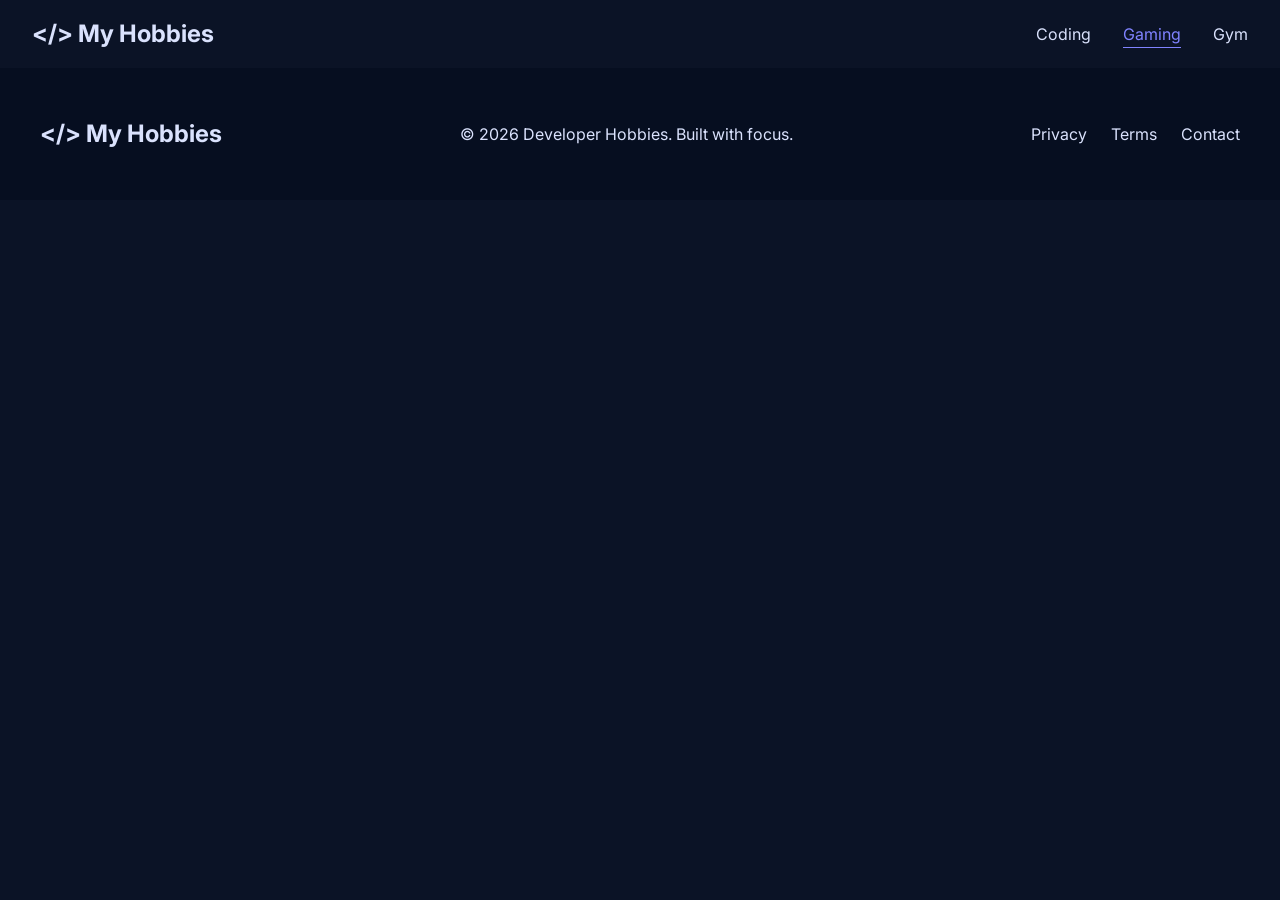
==== gaming.html @ 4fb7e97d "feat: gaming and gym pages" ====
<!doctype html>
<html lang="en">
  <head>
    <meta charset="UTF-8" />
    <meta name="viewport" content="width=device-width, initial-scale=1.0" />
    <link rel="stylesheet" href="style.css" />
    <link rel="preconnect" href="https://fonts.googleapis.com" />
    <link rel="preconnect" href="https://fonts.gstatic.com" crossorigin />
    <link
      href="https://fonts.googleapis.com/css2?family=Inter:ital,opsz,wght@0,14..32,100..900;1,14..32,100..900&family=JetBrains+Mono:ital,wght@0,100..800;1,100..800&display=swap"
      rel="stylesheet"
    />
    <title>My Hobbies  | Coding</title>
  </head>
  <body>
    <header>
      <h2>&lt;/&gt; My Hobbies</h2>
      <nav><a href="index.html">Coding</a><a href="gaming.html" class="active">Gaming</a><a href="gym.html">Gym</a></nav>
    </header>
    <footer>
      <h2>&lt;/&gt; My Hobbies</h2>
      <p>&copy; 2026 Developer Hobbies. Built with focus.</p>
      <ul>
        <li>Privacy</li>
        <li>Terms</li>
        <li>Contact</li>
      </ul>
    </footer>
  </body>
</html>
---- style.css ----
:root {

  /* ========================
     BACKGROUND & SURFACE
     ======================== */
  --color-bg:                 #0b1326;
  --color-surface-lowest:     #060e20;
  --color-surface-low:        #131b2e;
  --color-surface:            #171f33;
  --color-surface-high:       #222a3d;
  --color-surface-highest:    #2d3449;
  --color-surface-bright:     #31394d;

  /* ========================
     TEXT
     ======================== */
  --color-text:               #dae2fd;   /* primary / heading */
  --color-text-muted:         #c7c4d7;   /* body */
  --color-text-subtle:        #908fa0;   /* caption / placeholder */
  --color-text-inverse:       #283044;

  /* ========================
     PRIMARY — Indigo
     ======================== */
  --color-primary-light:      #e1e0ff;
  --color-primary-soft:       #c0c1ff;
  --color-primary:            #8083ff;
  --color-primary-dark:       #494bd6;
  --color-primary-deep:       #2f2ebe;
  --color-primary-on:         #1000a9;
  --color-primary-deepest:    #0d0096;
  --color-primary-base:       #07006c;

  /* ========================
     SECONDARY — Cyan
     ======================== */
  --color-secondary-light:    #c4e7ff;
  --color-secondary:          #7bd0ff;
  --color-secondary-dark:     #00a6e0;
  --color-secondary-on:       #004c69;
  --color-secondary-deep:     #00354a;
  --color-secondary-deepest:  #001e2c;

  /* ========================
     TERTIARY — Orange
     ======================== */
  --color-tertiary-light:     #ffdcc5;
  --color-tertiary:           #ffb783;
  --color-tertiary-dark:      #d97721;
  --color-tertiary-on:        #703700;
  --color-tertiary-deep:      #4f2500;
  --color-tertiary-deepest:   #301400;

  /* ========================
     ERROR — Red
     ======================== */
  --color-error-light:        #ffdad6;
  --color-error:              #ffb4ab;
  --color-error-dark:         #93000a;
  --color-error-on:           #690005;

  /* ========================
     BORDER & OUTLINE
     ======================== */
  --color-outline:            #908fa0;
  --color-outline-variant:    #464554;
  --color-border:             rgba(255, 255, 255, 0.08);
  --color-border-hover:       rgba(128, 131, 255, 0.30);

  /* ========================
     UTILITY / OVERLAY
     ======================== */
  --color-overlay:            rgba(0, 0, 0, 0.40);
  --color-mark-bg:            rgba(128, 131, 255, 0.20);
  --color-mark-border:        #8083ff;
  --color-glow-primary:       rgba(128, 131, 255, 0.20);
  --color-glow-secondary:     rgba(123, 208, 255, 0.20);

}

*, *::before, *::after {
  box-sizing: border-box;
  margin: 0;
  padding: 0;
}

html{
   font-size: 16px;
   scroll-behavior: smooth;
}

body{
    background-color: var(--color-bg);
    font-family:  'Inter', system-ui, -apple-system, sans-serif;
    font-weight: 400;
    font-style: normal;
    line-height: 1.5;
    color: var(--color-text);
}

/* Navbar */
header{
   position: sticky;
   display:flex;
   justify-content: space-between;
   align-items: center;
   padding: 1rem 2rem;
}

nav{
   display: flex;
   gap: 2rem;
}

nav a{
   padding: 0.1rem 0;
   text-decoration: none;
   color: var(--color-text);
   transition: color 0.3s ease;
}

nav a:hover{
   color: var(--color-primary);
}

nav a.active {
   color: var(--color-primary);
   border-bottom: 0.1rem solid var(--color-primary);
}

/* Footer */
footer{
   padding: 3rem 2.5rem;
   display: flex;
   justify-content: space-between;
   align-items: center;
   background-color: var(--color-surface-lowest);
}

ul{
   list-style: none;
   display: flex;
   gap: 1.5rem;
}

ul li{
   transition: color 0.3s ease;
   cursor: pointer;
}

ul li:hover{
   color: var(--color-primary);
}
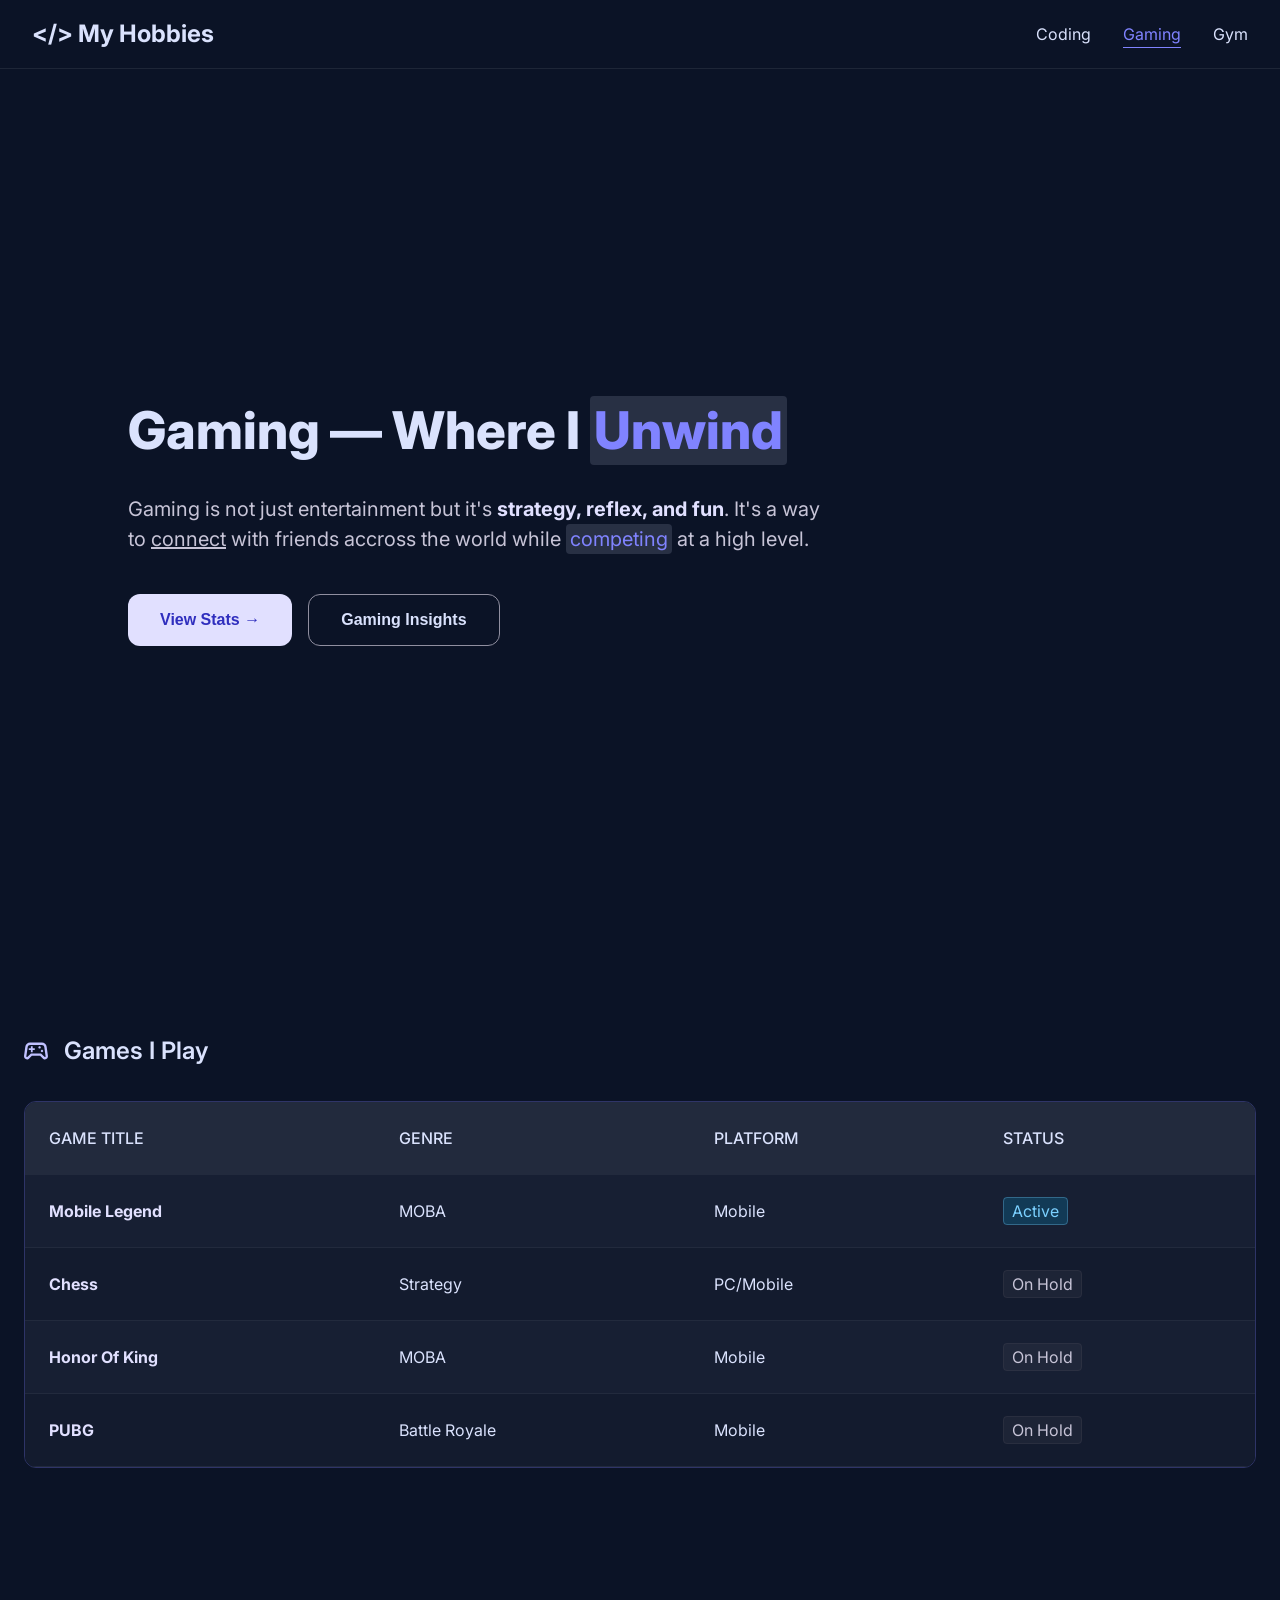
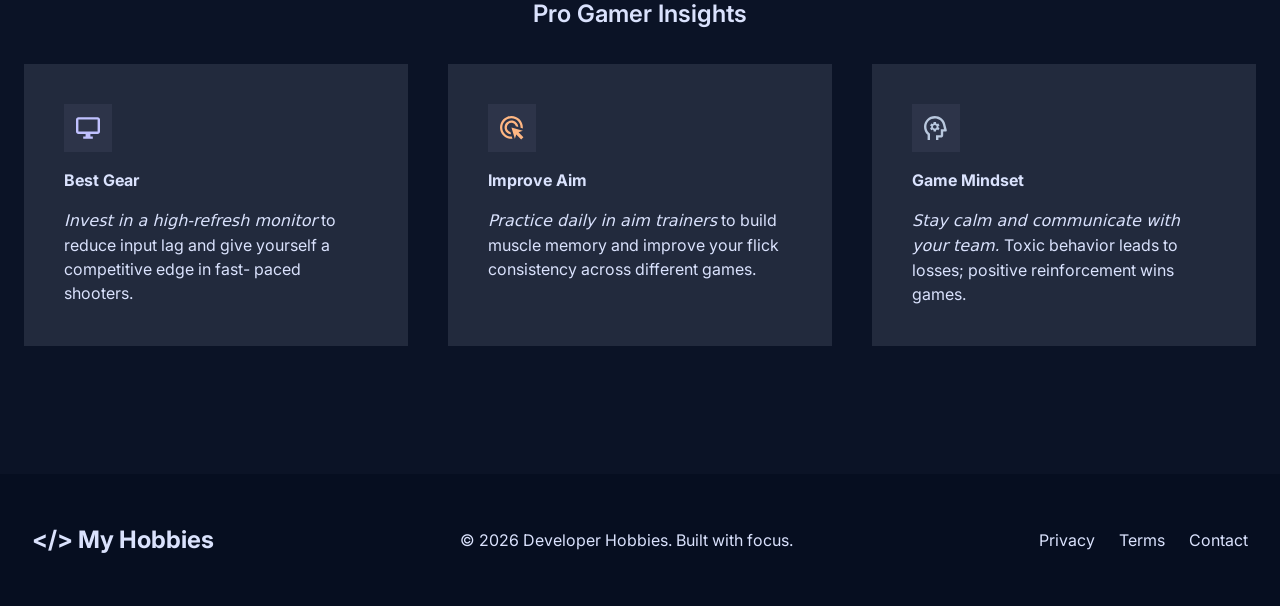
==== commit 9bb89563: "feat(gaming-page): hero, table and information section" ====
--- a/gaming.html
+++ b/gaming.html
@@ -10,13 +10,83 @@
       href="https://fonts.googleapis.com/css2?family=Inter:ital,opsz,wght@0,14..32,100..900;1,14..32,100..900&family=JetBrains+Mono:ital,wght@0,100..800;1,100..800&display=swap"
       rel="stylesheet"
     />
-    <title>My Hobbies  | Coding</title>
+    <title>My Hobbies  | Gaming</title>
   </head>
   <body>
     <header>
       <h2>&lt;/&gt; My Hobbies</h2>
       <nav><a href="index.html">Coding</a><a href="gaming.html" class="active">Gaming</a><a href="gym.html">Gym</a></nav>
     </header>
+    <main>
+      <section class="hero" style="padding: 4rem 8rem; align-items: start;">
+        <h1>Gaming — Where I <mark>Unwind</mark></h1>
+        <p style="text-align:start;">Gaming is not just entertainment but it's <b>strategy, reflex, and fun</b>. It's a way to <u>connect</u> with friends accross the world while <mark>competing</mark> at a high level.</p>
+        <div class="wrap-buttons ">
+          <button class="default"><a href="#stats">View Stats &#8594;</a></button>
+          <button class="outline"><a href="#insights">Gaming Insights</a></button>
+        </div>
+      </section>
+      <section class="table-content" style="background-color: var(--color-bg);" id="stats">
+        <h2><img src="/assets/console.svg" alt="console icon" width="24" height="24"> Games I Play</h2>
+        <table cellspacing="0" cellpadding="0">
+          <thead>
+            <tr>
+              <td>GAME TITLE</td>
+              <td>GENRE</td>
+              <td>PLATFORM</td>
+              <td>STATUS</td>
+            </tr>
+          </thead>
+          <tbody>
+            <tr>
+              <td><b>Mobile Legend</b></td>
+              <td>MOBA</td>
+              <td>Mobile</td>
+              <td><mark class="normal secondary">Active</mark></td>
+            </tr>
+            <tr>
+              <td><b>Chess</b></td>
+              <td>Strategy</td>
+              <td>PC/Mobile</td>
+              <td><mark class="normal muted">On Hold</mark></td>
+            </tr>
+            <tr>
+              <td><b>Honor Of King</b></td>
+              <td>MOBA</td>
+              <td>Mobile</td>
+              <td><mark class="normal muted">On Hold</mark></td>
+            </tr>
+            <tr>
+              <td><b>PUBG</b></td>
+              <td>Battle Royale</td>
+              <td>Mobile</td>
+              <td><mark class="normal muted">On Hold</mark></td>
+            </tr>
+          </tbody>
+        </table>
+      </section>
+
+      <section class="information" id="insights">
+        <h2>Pro Gamer Insights</h2>
+        <div class="wrap-cards">
+          <div class="card">
+            <img src="/assets/pc.svg" alt="icon">
+            <h3>Best Gear</h3>
+            <p><i>Invest in a high-refresh monitor</i> to reduce input lag and give yourself a competitive edge in fast- paced shooters.</p>
+          </div>
+          <div class="card">
+            <img src="/assets/pointer.svg" alt="icon">
+            <h3>Improve Aim</h3>
+            <p><i>Practice daily in aim trainers</i> to build muscle memory and improve your flick consistency across different games.</p>
+          </div>
+          <div class="card">
+            <img src="/assets/brain.svg" alt="icon">
+            <h3>Game Mindset</h3>
+            <p><i>Stay calm and communicate with your team.</i> Toxic behavior leads to losses; positive reinforcement wins games.</p>
+          </div>
+        </div>
+      </section>
+    </main>
     <footer>
       <h2>&lt;/&gt; My Hobbies</h2>
       <p>&copy; 2026 Developer Hobbies. Built with focus.</p>
--- a/style.css
+++ b/style.css
@@ -100,11 +100,14 @@
 
 /* Navbar */
 header{
+   background-color: var(--color-bg);
    position: sticky;
    display:flex;
    justify-content: space-between;
    align-items: center;
    padding: 1rem 2rem;
+   top: 0;
+   border-bottom: 0.1rem solid var(--color-border);
 }
 
 nav{
@@ -130,7 +133,8 @@
 
 /* Footer */
 footer{
-   padding: 3rem 2.5rem;
+   margin-top: 4rem;
+   padding: 3rem 2rem;
    display: flex;
    justify-content: space-between;
    align-items: center;
@@ -151,3 +155,239 @@
 ul li:hover{
    color: var(--color-primary);
 }
+
+/* Hero Section */
+.hero{
+   min-height: 100vh;
+   display: flex;
+   flex-direction: column;
+   align-items: center;
+   justify-content: center;
+   text-align:center;
+   gap: 1.5rem
+}
+
+.hero h1{
+   font-size: 3.25rem;
+   font-weight: 800;
+}
+
+.hero p{
+   font-size: 1.25rem;
+   max-width: 700px;
+   color: var(--color-text-muted);
+}
+
+mark{
+   background-color: var(--color-text-inverse);
+   color: var(--color-primary);
+   padding: 0.2rem 0.25rem;
+   border-radius: 4px;
+}
+
+mark.normal{
+   padding: 0.2rem 0.5rem;
+}
+
+mark.secondary{
+   background-color: rgb(from var(--color-secondary-dark) r g b/ 0.2);
+   color: var(--color-secondary);
+   border: 0.1rem solid rgb(from var(--color-secondary) r g b/ 0.3);
+}
+
+mark.tertiary{
+   background-color: rgb(from var(--color-tertiary-dark) r g b/ 0.2);
+   color: var(--color-tertiary);
+   border: 0.1rem solid rgb(from var(--color-tertiary) r g b/ 0.3);
+}
+
+mark.primary{
+   background-color: rgb(from var(--color-primary-dark) r g b/ 0.2);
+   color: var(--color-primary);
+   border: 0.1rem solid rgb(from var(--color-primary) r g b/ 0.3);
+}
+
+mark.muted{
+   background-color: rgb(from var(--color-outline-variant) r g b/ 0.2);
+   color: var(--color-text-muted);
+   border: 0.1rem solid rgb(from var(--color-outline-variant) r g b/ 0.3);
+}
+
+a{
+   color: inherit;
+   text-decoration: none;
+}
+
+.hero .shiny{
+   padding: 0.25rem 0.5rem;
+   font-size: 1rem;
+   font-weight: 500;
+   background: var(--color-surface-low);
+   color: var(--color-text-subtle);
+   border: 0.2rem solid var(--color-surface-highest);
+   border-radius: 20px;
+   -webkit-border-radius: 20px;
+   -moz-border-radius: 20px;
+   -ms-border-radius: 20px;
+   -o-border-radius: 20px;
+   transition: all 0.3s ease;
+   cursor: default;
+}
+
+b {
+   color: var(--color-primary-light);
+}
+
+.hero .shiny:hover{
+   color: var(--color-primary);
+   border-color: var(--color-primary);
+   background: var(--color-surface-high)
+}
+
+.wrap-buttons{
+   display: flex;
+   gap: 1rem;
+   margin-top: 1rem;
+}
+
+button{
+   padding: 1rem 2rem;
+   font-size: 1rem;
+   font-weight: 700;
+   border-radius: 12px;
+   -webkit-border-radius: 12px;
+   -moz-border-radius: 12px;
+   -ms-border-radius: 12px;
+   -o-border-radius: 12px;
+   cursor: pointer;
+   transition: all 0.3s ease;
+}
+
+button:active{
+   transform: scale(0.98);
+}
+
+button.default{
+   background-color: var(--color-primary-light);
+   color: var(--color-primary-deep);
+   border: none;
+}
+
+button.default:hover{
+   background-color: var(--color-primary);
+   color: var(--color-primary-on);
+}
+
+button.outline{
+   background-color: transparent;
+   color: var(--color-text);
+   border: 0.1rem solid var(--color-text-subtle);
+   transition: all 0.3s ease;
+}
+
+button.outline:hover{
+   color: var(--color-primary);
+   border-color: var(--color-primary);
+}
+
+/* Table Content */
+.table-content{
+   padding: 4rem 1.5rem;
+   display: flex;
+   flex-direction: column;
+   gap: 2rem;
+   justify-content: center;
+   background-color: var(--color-surface-low);
+}
+
+.table-content h2{
+   display: flex;
+   align-items: center;
+   gap: 1rem;
+   font-size: 1.5rem;
+   font-weight: 600;
+}
+
+table{
+   border: 0.1rem solid var(--color-border-hover);
+   border-radius: 12px;
+   -webkit-border-radius: 12px;
+   -moz-border-radius: 12px;
+   -ms-border-radius: 12px;
+   -o-border-radius: 12px;
+   overflow: hidden;
+}
+
+table td{
+   padding: 1.5rem;
+   border-bottom: 0.1rem solid var(--color-surface-high);
+}
+
+thead{
+   background-color: var(--color-surface-high);
+   font-weight: 500;
+}
+
+tbody tr{
+   transition: background-color 0.3s ease;
+}
+
+tbody tr:nth-child(odd){
+   background-color: var(--color-surface);
+}
+
+tbody tr:nth-child(even){
+   background-color: var(--color-surface-low);
+}
+
+tbody tr:hover{
+   background-color: var(--color-surface-high);
+}
+
+/* Informational Sections */
+.information{
+   padding: 4rem 1.5rem;
+   display: flex;
+   flex-direction: column;
+   gap: 2rem;
+   justify-content: center;
+}
+
+.information > h2{
+   text-align: center;
+   font-weight: 600;
+}
+
+.wrap-cards{
+   display: flex;
+   justify-content: center;
+   align-items: stretch;
+   flex-direction: row;
+   flex-wrap: wrap;
+   gap: 2.5rem;
+}
+
+.wrap-cards .card{
+   background-color: var(--color-surface-high);
+   padding: 2.5rem;
+   display: flex;
+   flex-direction: column;
+   gap: 1rem;
+   flex: 1 1 250px;
+}
+
+.card img{
+   background-color: var(--color-surface-highest);
+   padding: 0.75rem;
+   width: 3rem;
+   height: 3rem;
+}
+
+.card h3{
+   font-size: 1rem;
+   font-weight: 700;
+}
+
+.card p{
+   font-size: 1rem;
+}
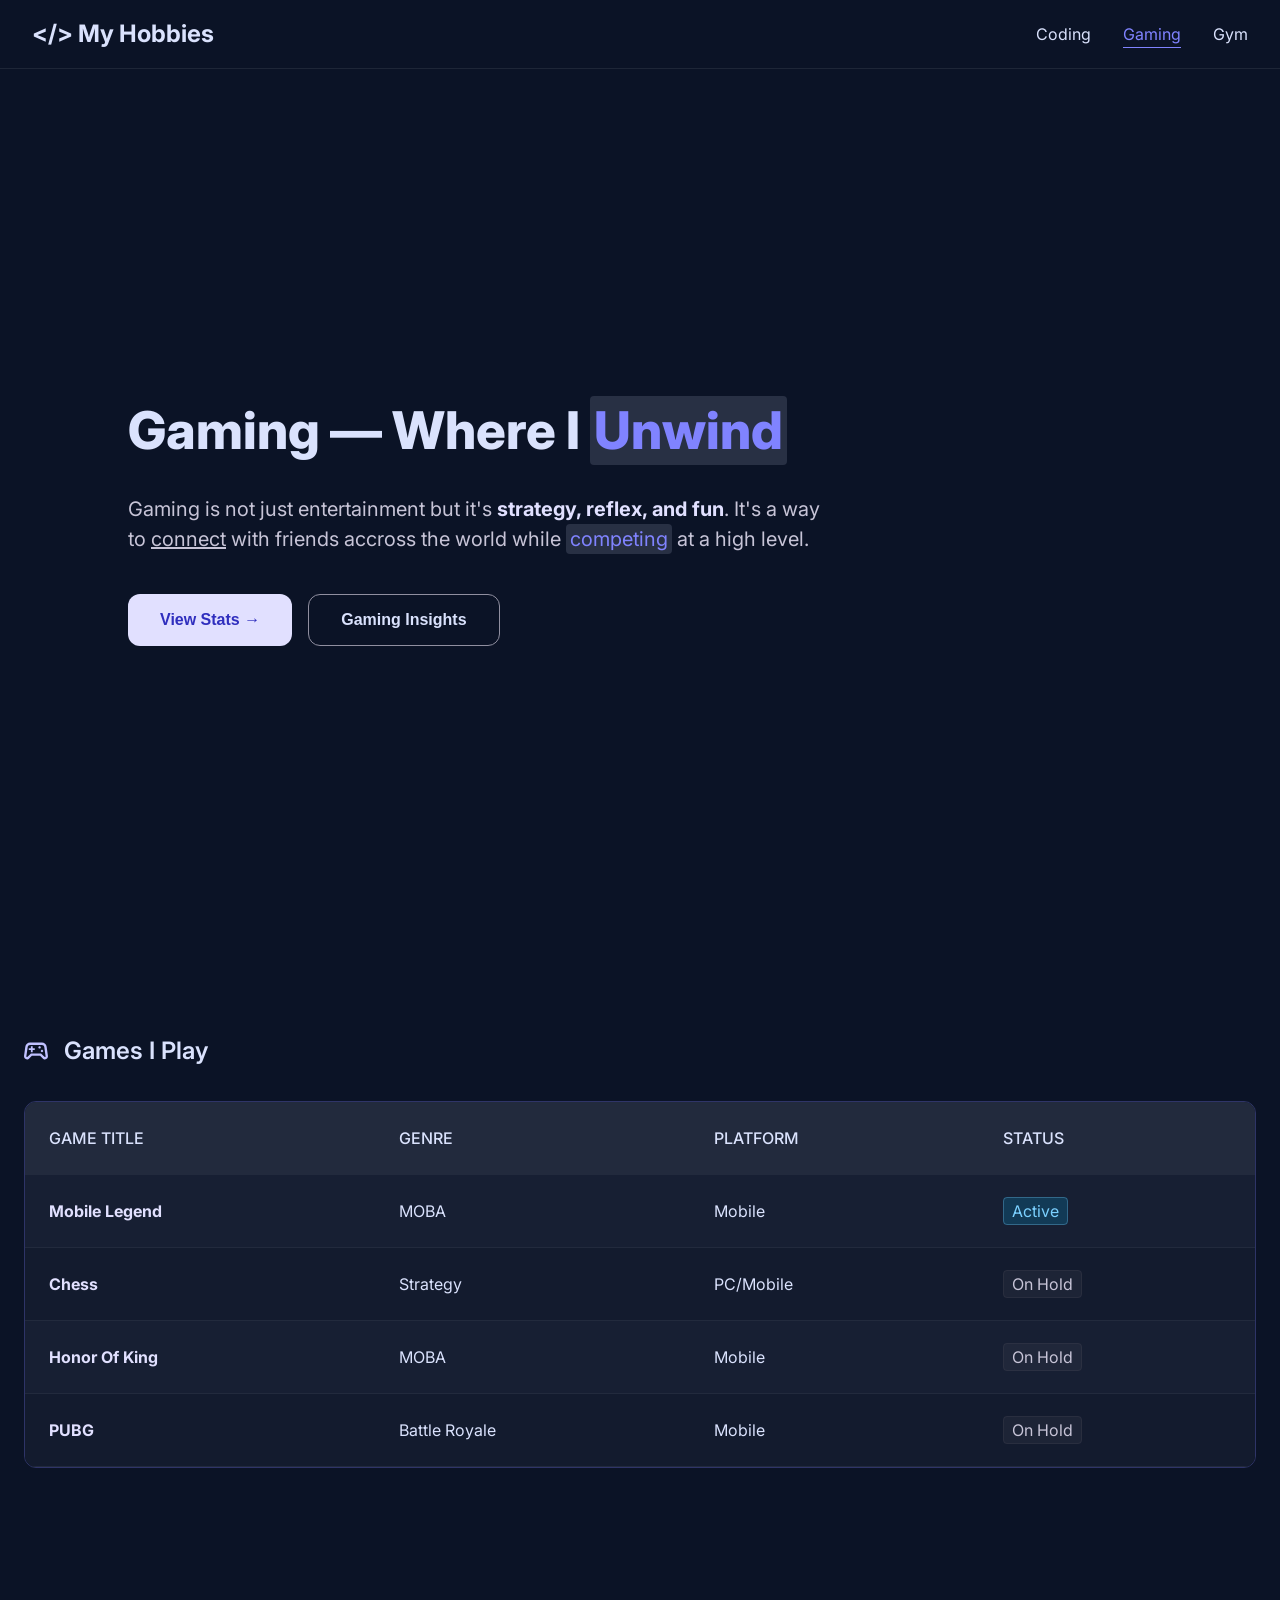
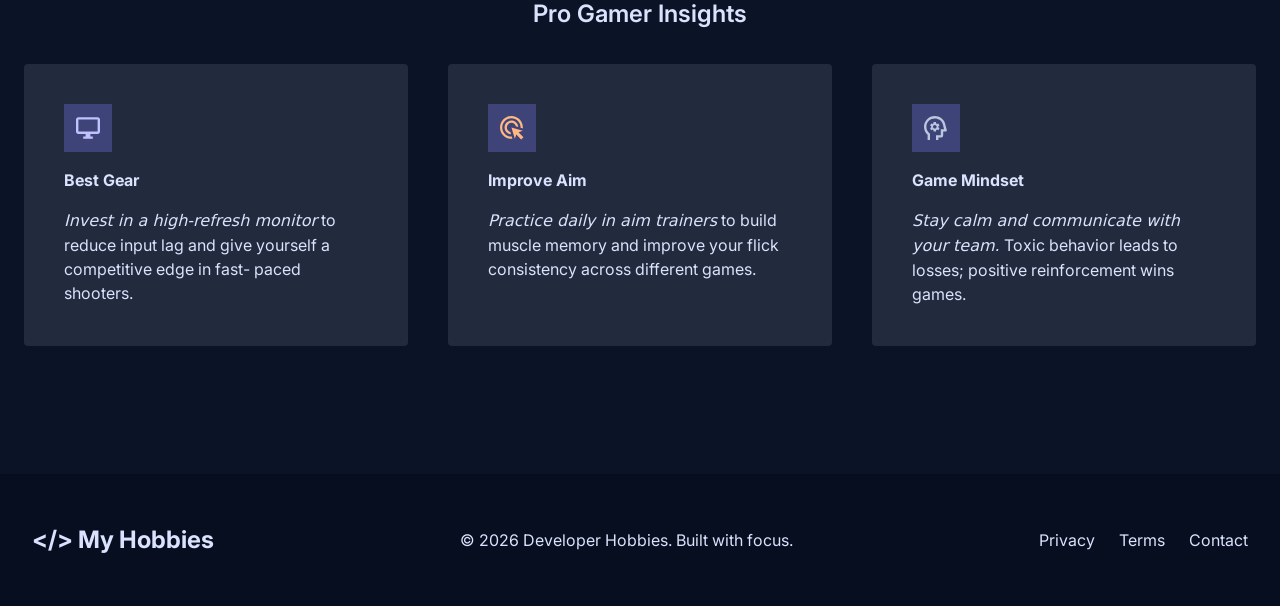
==== commit eaa044f0: "feat: responsif all page" ====
--- a/gaming.html
+++ b/gaming.html
@@ -10,79 +10,115 @@
       href="https://fonts.googleapis.com/css2?family=Inter:ital,opsz,wght@0,14..32,100..900;1,14..32,100..900&family=JetBrains+Mono:ital,wght@0,100..800;1,100..800&display=swap"
       rel="stylesheet"
     />
-    <title>My Hobbies  | Gaming</title>
+    <title>My Hobbies | Gaming</title>
   </head>
   <body>
     <header>
       <h2>&lt;/&gt; My Hobbies</h2>
-      <nav><a href="index.html">Coding</a><a href="gaming.html" class="active">Gaming</a><a href="gym.html">Gym</a></nav>
+      <nav>
+        <a href="index.html">Coding</a
+        ><a href="gaming.html" class="active">Gaming</a
+        ><a href="gym.html">Gym</a>
+      </nav>
     </header>
     <main>
-      <section class="hero" style="padding: 4rem 8rem; align-items: start;">
+      <section class="hero" style="padding: 4rem 8rem; align-items: start">
         <h1>Gaming — Where I <mark>Unwind</mark></h1>
-        <p style="text-align:start;">Gaming is not just entertainment but it's <b>strategy, reflex, and fun</b>. It's a way to <u>connect</u> with friends accross the world while <mark>competing</mark> at a high level.</p>
-        <div class="wrap-buttons ">
-          <button class="default"><a href="#stats">View Stats &#8594;</a></button>
-          <button class="outline"><a href="#insights">Gaming Insights</a></button>
+        <p style="text-align: start">
+          Gaming is not just entertainment but it's
+          <b>strategy, reflex, and fun</b>. It's a way to <u>connect</u> with
+          friends accross the world while <mark>competing</mark> at a high
+          level.
+        </p>
+        <div class="wrap-buttons">
+          <button class="default">
+            <a href="#stats">View Stats &#8594;</a>
+          </button>
+          <button class="outline">
+            <a href="#insights">Gaming Insights</a>
+          </button>
         </div>
       </section>
-      <section class="table-content" style="background-color: var(--color-bg);" id="stats">
-        <h2><img src="/assets/console.svg" alt="console icon" width="24" height="24"> Games I Play</h2>
-        <table cellspacing="0" cellpadding="0">
-          <thead>
-            <tr>
-              <td>GAME TITLE</td>
-              <td>GENRE</td>
-              <td>PLATFORM</td>
-              <td>STATUS</td>
-            </tr>
-          </thead>
-          <tbody>
-            <tr>
-              <td><b>Mobile Legend</b></td>
-              <td>MOBA</td>
-              <td>Mobile</td>
-              <td><mark class="normal secondary">Active</mark></td>
-            </tr>
-            <tr>
-              <td><b>Chess</b></td>
-              <td>Strategy</td>
-              <td>PC/Mobile</td>
-              <td><mark class="normal muted">On Hold</mark></td>
-            </tr>
-            <tr>
-              <td><b>Honor Of King</b></td>
-              <td>MOBA</td>
-              <td>Mobile</td>
-              <td><mark class="normal muted">On Hold</mark></td>
-            </tr>
-            <tr>
-              <td><b>PUBG</b></td>
-              <td>Battle Royale</td>
-              <td>Mobile</td>
-              <td><mark class="normal muted">On Hold</mark></td>
-            </tr>
-          </tbody>
-        </table>
+      <section
+        class="table-content"
+        style="background-color: var(--color-bg)"
+        id="stats"
+      >
+        <h2>
+          <img
+            src="/assets/console.svg"
+            alt="console icon"
+            width="24"
+            height="24"
+          />
+          Games I Play
+        </h2>
+        <div class="table-wrapper">
+          <table cellspacing="0" cellpadding="0">
+            <thead>
+              <tr>
+                <td>GAME TITLE</td>
+                <td>GENRE</td>
+                <td>PLATFORM</td>
+                <td>STATUS</td>
+              </tr>
+            </thead>
+            <tbody>
+              <tr>
+                <td><b>Mobile Legend</b></td>
+                <td>MOBA</td>
+                <td>Mobile</td>
+                <td><mark class="normal secondary">Active</mark></td>
+              </tr>
+              <tr>
+                <td><b>Chess</b></td>
+                <td>Strategy</td>
+                <td>PC/Mobile</td>
+                <td><mark class="normal muted">On Hold</mark></td>
+              </tr>
+              <tr>
+                <td><b>Honor Of King</b></td>
+                <td>MOBA</td>
+                <td>Mobile</td>
+                <td><mark class="normal muted">On Hold</mark></td>
+              </tr>
+              <tr>
+                <td><b>PUBG</b></td>
+                <td>Battle Royale</td>
+                <td>Mobile</td>
+                <td><mark class="normal muted">On Hold</mark></td>
+              </tr>
+            </tbody>
+          </table>
+        </div>
       </section>
 
       <section class="information" id="insights">
         <h2>Pro Gamer Insights</h2>
         <div class="wrap-cards">
           <div class="card">
-            <img src="/assets/pc.svg" alt="icon">
+            <img src="/assets/pc.svg" alt="icon" />
             <h3>Best Gear</h3>
-            <p><i>Invest in a high-refresh monitor</i> to reduce input lag and give yourself a competitive edge in fast- paced shooters.</p>
+            <p>
+              <i>Invest in a high-refresh monitor</i> to reduce input lag and
+              give yourself a competitive edge in fast- paced shooters.
+            </p>
           </div>
           <div class="card">
-            <img src="/assets/pointer.svg" alt="icon">
+            <img src="/assets/pointer.svg" alt="icon" />
             <h3>Improve Aim</h3>
-            <p><i>Practice daily in aim trainers</i> to build muscle memory and improve your flick consistency across different games.</p>
+            <p>
+              <i>Practice daily in aim trainers</i> to build muscle memory and
+              improve your flick consistency across different games.
+            </p>
           </div>
           <div class="card">
-            <img src="/assets/brain.svg" alt="icon">
+            <img src="/assets/brain.svg" alt="icon" />
             <h3>Game Mindset</h3>
-            <p><i>Stay calm and communicate with your team.</i> Toxic behavior leads to losses; positive reinforcement wins games.</p>
+            <p>
+              <i>Stay calm and communicate with your team.</i> Toxic behavior
+              leads to losses; positive reinforcement wins games.
+            </p>
           </div>
         </div>
       </section>
--- a/style.css
+++ b/style.css
@@ -1,393 +1,519 @@
 :root {
-
   /* ========================
      BACKGROUND & SURFACE
      ======================== */
-  --color-bg:                 #0b1326;
-  --color-surface-lowest:     #060e20;
-  --color-surface-low:        #131b2e;
-  --color-surface:            #171f33;
-  --color-surface-high:       #222a3d;
-  --color-surface-highest:    #2d3449;
-  --color-surface-bright:     #31394d;
+  --color-bg: #0b1326;
+  --color-surface-lowest: #060e20;
+  --color-surface-low: #131b2e;
+  --color-surface: #171f33;
+  --color-surface-high: #222a3d;
+  --color-surface-highest: #2d3449;
+  --color-surface-bright: #31394d;
 
   /* ========================
      TEXT
      ======================== */
-  --color-text:               #dae2fd;   /* primary / heading */
-  --color-text-muted:         #c7c4d7;   /* body */
-  --color-text-subtle:        #908fa0;   /* caption / placeholder */
-  --color-text-inverse:       #283044;
+  --color-text: #dae2fd; /* primary / heading */
+  --color-text-muted: #c7c4d7; /* body */
+  --color-text-subtle: #908fa0; /* caption / placeholder */
+  --color-text-inverse: #283044;
 
   /* ========================
      PRIMARY — Indigo
      ======================== */
-  --color-primary-light:      #e1e0ff;
-  --color-primary-soft:       #c0c1ff;
-  --color-primary:            #8083ff;
-  --color-primary-dark:       #494bd6;
-  --color-primary-deep:       #2f2ebe;
-  --color-primary-on:         #1000a9;
-  --color-primary-deepest:    #0d0096;
-  --color-primary-base:       #07006c;
+  --color-primary-light: #e1e0ff;
+  --color-primary-soft: #c0c1ff;
+  --color-primary: #8083ff;
+  --color-primary-dark: #494bd6;
+  --color-primary-deep: #2f2ebe;
+  --color-primary-on: #1000a9;
+  --color-primary-deepest: #0d0096;
+  --color-primary-base: #07006c;
 
   /* ========================
      SECONDARY — Cyan
      ======================== */
-  --color-secondary-light:    #c4e7ff;
-  --color-secondary:          #7bd0ff;
-  --color-secondary-dark:     #00a6e0;
-  --color-secondary-on:       #004c69;
-  --color-secondary-deep:     #00354a;
-  --color-secondary-deepest:  #001e2c;
+  --color-secondary-light: #c4e7ff;
+  --color-secondary: #7bd0ff;
+  --color-secondary-dark: #00a6e0;
+  --color-secondary-on: #004c69;
+  --color-secondary-deep: #00354a;
+  --color-secondary-deepest: #001e2c;
 
   /* ========================
      TERTIARY — Orange
      ======================== */
-  --color-tertiary-light:     #ffdcc5;
-  --color-tertiary:           #ffb783;
-  --color-tertiary-dark:      #d97721;
-  --color-tertiary-on:        #703700;
-  --color-tertiary-deep:      #4f2500;
-  --color-tertiary-deepest:   #301400;
+  --color-tertiary-light: #ffdcc5;
+  --color-tertiary: #ffb783;
+  --color-tertiary-dark: #d97721;
+  --color-tertiary-on: #703700;
+  --color-tertiary-deep: #4f2500;
+  --color-tertiary-deepest: #301400;
 
   /* ========================
      ERROR — Red
      ======================== */
-  --color-error-light:        #ffdad6;
-  --color-error:              #ffb4ab;
-  --color-error-dark:         #93000a;
-  --color-error-on:           #690005;
+  --color-error-light: #ffdad6;
+  --color-error: #ffb4ab;
+  --color-error-dark: #93000a;
+  --color-error-on: #690005;
 
   /* ========================
      BORDER & OUTLINE
      ======================== */
-  --color-outline:            #908fa0;
-  --color-outline-variant:    #464554;
-  --color-border:             rgba(255, 255, 255, 0.08);
-  --color-border-hover:       rgba(128, 131, 255, 0.30);
+  --color-outline: #908fa0;
+  --color-outline-variant: #464554;
+  --color-border: rgba(255, 255, 255, 0.08);
+  --color-border-hover: rgba(128, 131, 255, 0.3);
 
   /* ========================
      UTILITY / OVERLAY
      ======================== */
-  --color-overlay:            rgba(0, 0, 0, 0.40);
-  --color-mark-bg:            rgba(128, 131, 255, 0.20);
-  --color-mark-border:        #8083ff;
-  --color-glow-primary:       rgba(128, 131, 255, 0.20);
-  --color-glow-secondary:     rgba(123, 208, 255, 0.20);
-
-}
-
-*, *::before, *::after {
+  --color-overlay: rgba(0, 0, 0, 0.4);
+  --color-mark-bg: rgba(128, 131, 255, 0.2);
+  --color-mark-border: #8083ff;
+  --color-glow-primary: rgba(128, 131, 255, 0.2);
+  --color-glow-secondary: rgba(123, 208, 255, 0.2);
+}
+
+*,
+*::before,
+*::after {
   box-sizing: border-box;
   margin: 0;
   padding: 0;
 }
 
-html{
-   font-size: 16px;
-   scroll-behavior: smooth;
-}
-
-body{
-    background-color: var(--color-bg);
-    font-family:  'Inter', system-ui, -apple-system, sans-serif;
-    font-weight: 400;
-    font-style: normal;
-    line-height: 1.5;
-    color: var(--color-text);
+html {
+  font-size: 16px;
+  scroll-behavior: smooth;
+}
+
+body {
+  background-color: var(--color-bg);
+  font-family:
+    "Inter",
+    system-ui,
+    -apple-system,
+    sans-serif;
+  font-weight: 400;
+  font-style: normal;
+  line-height: 1.5;
+  color: var(--color-text);
 }
 
 /* Navbar */
-header{
-   background-color: var(--color-bg);
-   position: sticky;
-   display:flex;
-   justify-content: space-between;
-   align-items: center;
-   padding: 1rem 2rem;
-   top: 0;
-   border-bottom: 0.1rem solid var(--color-border);
-}
-
-nav{
-   display: flex;
-   gap: 2rem;
-}
-
-nav a{
-   padding: 0.1rem 0;
-   text-decoration: none;
-   color: var(--color-text);
-   transition: color 0.3s ease;
-}
-
-nav a:hover{
-   color: var(--color-primary);
+header {
+  background-color: var(--color-bg);
+  position: sticky;
+  display: flex;
+  justify-content: space-between;
+  align-items: center;
+  padding: 1rem 2rem;
+  top: 0;
+  border-bottom: 0.1rem solid var(--color-border);
+}
+
+nav {
+  display: flex;
+  gap: 2rem;
+}
+
+nav a {
+  padding: 0.1rem 0;
+  text-decoration: none;
+  color: var(--color-text);
+  transition: color 0.3s ease;
+}
+
+nav a:hover {
+  color: var(--color-primary);
 }
 
 nav a.active {
-   color: var(--color-primary);
-   border-bottom: 0.1rem solid var(--color-primary);
+  color: var(--color-primary);
+  border-bottom: 0.1rem solid var(--color-primary);
 }
 
 /* Footer */
-footer{
-   margin-top: 4rem;
-   padding: 3rem 2rem;
-   display: flex;
-   justify-content: space-between;
-   align-items: center;
-   background-color: var(--color-surface-lowest);
-}
-
-ul{
-   list-style: none;
-   display: flex;
-   gap: 1.5rem;
-}
-
-ul li{
-   transition: color 0.3s ease;
-   cursor: pointer;
-}
-
-ul li:hover{
-   color: var(--color-primary);
+footer {
+  margin-top: 4rem;
+  padding: 3rem 2rem;
+  display: flex;
+  justify-content: space-between;
+  align-items: center;
+  background-color: var(--color-surface-lowest);
+}
+
+ul {
+  list-style: none;
+  display: flex;
+  gap: 1.5rem;
+}
+
+ul li {
+  transition: color 0.3s ease;
+  cursor: pointer;
+}
+
+ul li:hover {
+  color: var(--color-primary);
 }
 
 /* Hero Section */
-.hero{
-   min-height: 100vh;
-   display: flex;
-   flex-direction: column;
-   align-items: center;
-   justify-content: center;
-   text-align:center;
-   gap: 1.5rem
-}
-
-.hero h1{
-   font-size: 3.25rem;
-   font-weight: 800;
-}
-
-.hero p{
-   font-size: 1.25rem;
-   max-width: 700px;
-   color: var(--color-text-muted);
-}
-
-mark{
-   background-color: var(--color-text-inverse);
-   color: var(--color-primary);
-   padding: 0.2rem 0.25rem;
-   border-radius: 4px;
-}
-
-mark.normal{
-   padding: 0.2rem 0.5rem;
-}
-
-mark.secondary{
-   background-color: rgb(from var(--color-secondary-dark) r g b/ 0.2);
-   color: var(--color-secondary);
-   border: 0.1rem solid rgb(from var(--color-secondary) r g b/ 0.3);
-}
-
-mark.tertiary{
-   background-color: rgb(from var(--color-tertiary-dark) r g b/ 0.2);
-   color: var(--color-tertiary);
-   border: 0.1rem solid rgb(from var(--color-tertiary) r g b/ 0.3);
-}
-
-mark.primary{
-   background-color: rgb(from var(--color-primary-dark) r g b/ 0.2);
-   color: var(--color-primary);
-   border: 0.1rem solid rgb(from var(--color-primary) r g b/ 0.3);
-}
-
-mark.muted{
-   background-color: rgb(from var(--color-outline-variant) r g b/ 0.2);
-   color: var(--color-text-muted);
-   border: 0.1rem solid rgb(from var(--color-outline-variant) r g b/ 0.3);
-}
-
-a{
-   color: inherit;
-   text-decoration: none;
-}
-
-.hero .shiny{
-   padding: 0.25rem 0.5rem;
-   font-size: 1rem;
-   font-weight: 500;
-   background: var(--color-surface-low);
-   color: var(--color-text-subtle);
-   border: 0.2rem solid var(--color-surface-highest);
-   border-radius: 20px;
-   -webkit-border-radius: 20px;
-   -moz-border-radius: 20px;
-   -ms-border-radius: 20px;
-   -o-border-radius: 20px;
-   transition: all 0.3s ease;
-   cursor: default;
+.hero {
+  min-height: 100vh;
+  display: flex;
+  flex-direction: column;
+  align-items: center;
+  justify-content: center;
+  text-align: center;
+  gap: 1.5rem;
+}
+
+.hero h1 {
+  font-size: 3.25rem;
+  font-weight: 800;
+}
+
+.hero p {
+  font-size: 1.25rem;
+  max-width: 700px;
+  color: var(--color-text-muted);
+}
+
+.hero img {
+  width: 100%;
+  height: auto;
+}
+
+mark {
+  background-color: var(--color-text-inverse);
+  color: var(--color-primary);
+  padding: 0.2rem 0.25rem;
+  border-radius: 4px;
+}
+
+mark.normal {
+  padding: 0.2rem 0.5rem;
+}
+
+mark.secondary {
+  background-color: rgb(from var(--color-secondary-dark) r g b/ 0.2);
+  color: var(--color-secondary);
+  border: 0.1rem solid rgb(from var(--color-secondary) r g b/ 0.3);
+}
+
+mark.tertiary {
+  background-color: rgb(from var(--color-tertiary-dark) r g b/ 0.2);
+  color: var(--color-tertiary);
+  border: 0.1rem solid rgb(from var(--color-tertiary) r g b/ 0.3);
+}
+
+mark.primary {
+  background-color: rgb(from var(--color-primary-dark) r g b/ 0.2);
+  color: var(--color-primary);
+  border: 0.1rem solid rgb(from var(--color-primary) r g b/ 0.3);
+}
+
+mark.muted {
+  background-color: rgb(from var(--color-outline-variant) r g b/ 0.2);
+  color: var(--color-text-muted);
+  border: 0.1rem solid rgb(from var(--color-outline-variant) r g b/ 0.3);
+}
+
+a {
+  color: inherit;
+  text-decoration: none;
+}
+
+.hero .shiny {
+  padding: 0.25rem 0.5rem;
+  font-size: 1rem;
+  font-weight: 300;
+  background: var(--color-surface-low);
+  color: var(--color-text-subtle);
+  border: 0.2rem solid var(--color-surface-highest);
+  border-radius: 20px;
+  -webkit-border-radius: 20px;
+  -moz-border-radius: 20px;
+  -ms-border-radius: 20px;
+  -o-border-radius: 20px;
+  transition: all 0.3s ease;
+  cursor: default;
 }
 
 b {
-   color: var(--color-primary-light);
-}
-
-.hero .shiny:hover{
-   color: var(--color-primary);
-   border-color: var(--color-primary);
-   background: var(--color-surface-high)
-}
-
-.wrap-buttons{
-   display: flex;
-   gap: 1rem;
-   margin-top: 1rem;
-}
-
-button{
-   padding: 1rem 2rem;
-   font-size: 1rem;
-   font-weight: 700;
-   border-radius: 12px;
-   -webkit-border-radius: 12px;
-   -moz-border-radius: 12px;
-   -ms-border-radius: 12px;
-   -o-border-radius: 12px;
-   cursor: pointer;
-   transition: all 0.3s ease;
-}
-
-button:active{
-   transform: scale(0.98);
-}
-
-button.default{
-   background-color: var(--color-primary-light);
-   color: var(--color-primary-deep);
-   border: none;
-}
-
-button.default:hover{
-   background-color: var(--color-primary);
-   color: var(--color-primary-on);
-}
-
-button.outline{
-   background-color: transparent;
-   color: var(--color-text);
-   border: 0.1rem solid var(--color-text-subtle);
-   transition: all 0.3s ease;
-}
-
-button.outline:hover{
-   color: var(--color-primary);
-   border-color: var(--color-primary);
+  color: var(--color-primary-light);
+}
+
+.hero .shiny:hover {
+  color: var(--color-primary);
+  border-color: var(--color-primary);
+  background: var(--color-surface-high);
+}
+
+.wrap-buttons {
+  display: flex;
+  gap: 1rem;
+  margin-top: 1rem;
+}
+
+button {
+  padding: 1rem 2rem;
+  font-size: 1rem;
+  font-weight: 700;
+  border-radius: 12px;
+  -webkit-border-radius: 12px;
+  -moz-border-radius: 12px;
+  -ms-border-radius: 12px;
+  -o-border-radius: 12px;
+  cursor: pointer;
+  transition: all 0.3s ease;
+}
+
+button:active {
+  transform: scale(0.98);
+}
+
+button.default {
+  background-color: var(--color-primary-light);
+  color: var(--color-primary-deep);
+  border: none;
+}
+
+button.default:hover {
+  background-color: var(--color-primary);
+  color: var(--color-primary-on);
+}
+
+button.outline {
+  background-color: transparent;
+  color: var(--color-text);
+  border: 0.1rem solid var(--color-text-subtle);
+  transition: all 0.3s ease;
+}
+
+button.outline:hover {
+  color: var(--color-primary);
+  border-color: var(--color-primary);
 }
 
 /* Table Content */
-.table-content{
-   padding: 4rem 1.5rem;
-   display: flex;
-   flex-direction: column;
-   gap: 2rem;
-   justify-content: center;
-   background-color: var(--color-surface-low);
-}
-
-.table-content h2{
-   display: flex;
-   align-items: center;
-   gap: 1rem;
-   font-size: 1.5rem;
-   font-weight: 600;
-}
-
-table{
-   border: 0.1rem solid var(--color-border-hover);
-   border-radius: 12px;
-   -webkit-border-radius: 12px;
-   -moz-border-radius: 12px;
-   -ms-border-radius: 12px;
-   -o-border-radius: 12px;
-   overflow: hidden;
-}
-
-table td{
-   padding: 1.5rem;
-   border-bottom: 0.1rem solid var(--color-surface-high);
-}
-
-thead{
-   background-color: var(--color-surface-high);
-   font-weight: 500;
-}
-
-tbody tr{
-   transition: background-color 0.3s ease;
-}
-
-tbody tr:nth-child(odd){
-   background-color: var(--color-surface);
-}
-
-tbody tr:nth-child(even){
-   background-color: var(--color-surface-low);
-}
-
-tbody tr:hover{
-   background-color: var(--color-surface-high);
+.table-content {
+  padding: 4rem 1.5rem;
+  display: flex;
+  flex-direction: column;
+  gap: 2rem;
+  justify-content: center;
+  background-color: var(--color-surface-low);
+}
+
+.table-content h2 {
+  display: flex;
+  align-items: center;
+  gap: 1rem;
+  font-size: 1.5rem;
+  font-weight: 600;
+}
+
+/* Table wrapper — ganti rule table lama */
+.table-wrapper {
+  width: 100%;
+  overflow-x: auto;
+  -webkit-overflow-scrolling: touch;
+  border: 0.1rem solid var(--color-border-hover);
+  border-radius: 12px;
+}
+
+table {
+  /* hapus border & border-radius dari sini, pindah ke wrapper */
+  width: 100%;
+  border-collapse: collapse;
+  overflow: hidden;
+}
+
+table td {
+  padding: 1.5rem;
+  border-bottom: 0.1rem solid var(--color-surface-high);
+}
+
+thead {
+  background-color: var(--color-surface-high);
+  font-weight: 500;
+}
+
+tbody tr {
+  transition: background-color 0.3s ease;
+}
+
+tbody tr:nth-child(odd) {
+  background-color: var(--color-surface);
+}
+
+tbody tr:nth-child(even) {
+  background-color: var(--color-surface-low);
+}
+
+tbody tr:hover {
+  background-color: var(--color-surface-high);
 }
 
 /* Informational Sections */
-.information{
-   padding: 4rem 1.5rem;
-   display: flex;
-   flex-direction: column;
-   gap: 2rem;
-   justify-content: center;
-}
-
-.information > h2{
-   text-align: center;
-   font-weight: 600;
-}
-
-.wrap-cards{
-   display: flex;
-   justify-content: center;
-   align-items: stretch;
-   flex-direction: row;
-   flex-wrap: wrap;
-   gap: 2.5rem;
-}
-
-.wrap-cards .card{
-   background-color: var(--color-surface-high);
-   padding: 2.5rem;
-   display: flex;
-   flex-direction: column;
-   gap: 1rem;
-   flex: 1 1 250px;
-}
-
-.card img{
-   background-color: var(--color-surface-highest);
-   padding: 0.75rem;
-   width: 3rem;
-   height: 3rem;
-}
-
-.card h3{
-   font-size: 1rem;
-   font-weight: 700;
-}
-
-.card p{
-   font-size: 1rem;
-}
+.information {
+  padding: 4rem 1.5rem;
+  display: flex;
+  flex-direction: column;
+  gap: 2rem;
+  justify-content: center;
+}
+
+.information > h2 {
+  text-align: center;
+  font-weight: 600;
+}
+
+.wrap-cards {
+  display: flex;
+  justify-content: center;
+  align-items: stretch;
+  flex-direction: row;
+  flex-wrap: wrap;
+  gap: 2.5rem;
+}
+
+.wrap-cards .card {
+  background-color: var(--color-surface-high);
+  padding: 2.5rem;
+  display: flex;
+  flex-direction: column;
+  gap: 1rem;
+  flex: 1 1 250px;
+  border-radius: 4px;
+  -webkit-border-radius: 4px;
+  -moz-border-radius: 4px;
+  -ms-border-radius: 4px;
+  -o-border-radius: 4px;
+}
+
+.card img {
+  background-color: rgb(from var(--color-primary) r g b/ 0.3);
+  padding: 0.75rem;
+  width: 3rem;
+  height: 3rem;
+}
+
+.card h3 {
+  font-size: 1rem;
+  font-weight: 700;
+}
+
+.card p {
+  font-size: 1rem;
+}
+
+/* ========================
+   TABLET — 768px
+   ======================== */
+@media (max-width: 768px) {
+  /* Hero */
+  .hero {
+    padding: 3rem 2rem !important;
+  }
+
+  .hero h1 {
+    font-size: 2.25rem;
+  }
+
+  .hero p {
+    font-size: 1rem;
+  }
+
+  /* Table */
+  .table-content {
+    padding: 3rem 1.5rem;
+  }
+
+  /* Cards */
+  .wrap-cards {
+    gap: 1.5rem;
+  }
+
+  .wrap-cards .card {
+    flex: 1 1 200px;
+    padding: 1.75rem;
+  }
+
+  /* Footer */
+  footer {
+    flex-direction: column;
+    gap: 1.5rem;
+    text-align: center;
+  }
+}
+
+/* ========================
+   MOBILE — 320px - 425px
+   ======================== */
+@media (max-width: 426px) {
+
+  /* Hero */
+  .hero {
+    padding: 2rem 1.25rem !important;
+    min-height: auto;
+    padding-top: 4rem !important;
+    padding-bottom: 4rem !important;
+  }
+
+  .hero h1 {
+    font-size: 1.75rem;
+  }
+
+  .hero p {
+    font-size: 0.95rem;
+  }
+
+  .hero .shiny {
+    font-size: 0.85rem;
+  }
+
+  button {
+    padding: 0.75rem 1.5rem;
+    font-size: 0.75rem;
+  }
+
+  /* Table */
+  .table-content {
+    padding: 2.5rem 1rem;
+  }
+
+  /* Cards */
+  .wrap-cards {
+    flex-direction: column;
+    gap: 1rem;
+  }
+
+  .wrap-cards .card {
+    flex: 1 1 100%;
+    padding: 1.5rem;
+  }
+
+  /* Information */
+  .information {
+    padding: 2.5rem 1rem;
+  }
+
+  /* Footer */
+  footer {
+    flex-direction: column;
+    gap: 1rem;
+    text-align: center;
+    padding: 2rem 1rem;
+    margin-top: 2rem;
+  }
+
+  footer ul {
+    justify-content: center;
+    gap: 1rem;
+  }
+}
